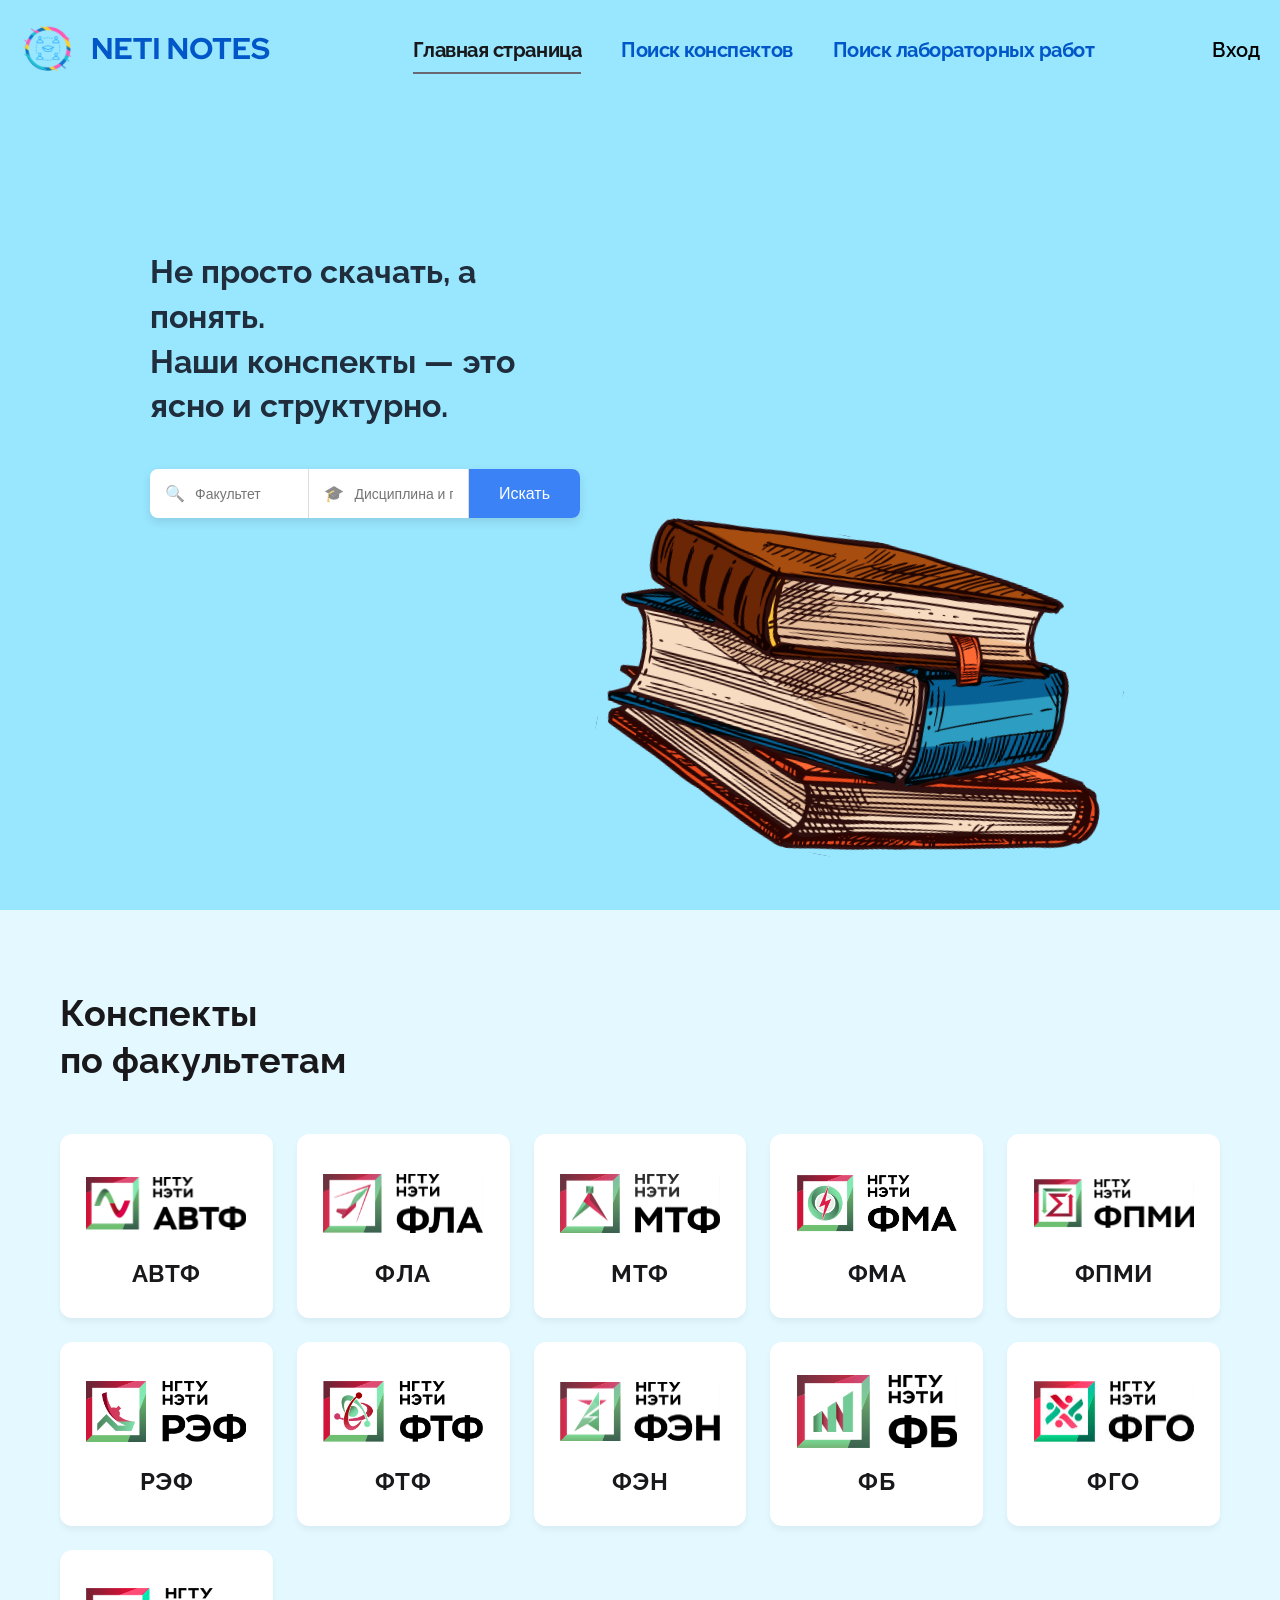
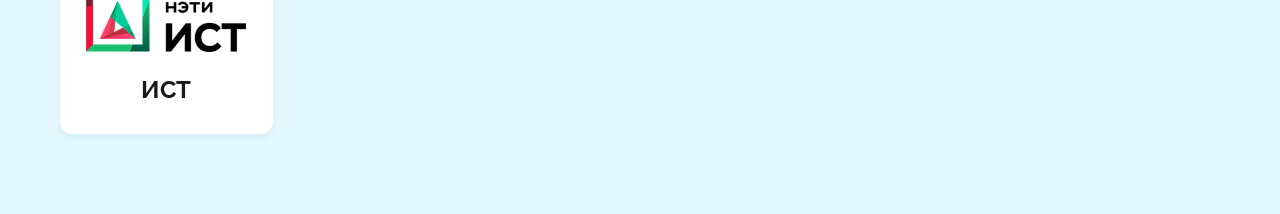
==== index.html @ 82972dd0 "Add files via upload" ====
<!DOCTYPE html>
<html lang="en">
<head>
    <meta charset="UTF-8">
    <meta name="viewport" content="width=device-width, initial-scale=1.0">
    <title>NETI NOTES</title>
    <link rel="stylesheet" href="style.css">
    <link rel="shortcut icon" href="images/favicon.svg" type="image/x-icon">
    <link rel="preconnect" href="https://fonts.googleapis.com">
<link rel="preconnect" href="https://fonts.gstatic.com" crossorigin>
<link href="https://fonts.googleapis.com/css2?family=Raleway:ital,wght@0,100..900;1,100..900&family=Red+Hat+Display:ital,wght@0,300..900;1,300..900&display=swap" rel="stylesheet">
</head>
<body>
    <header class="header">
        <div class="header__container">
            <nav class="header__nav">
                <img src="images/neti notes.svg" alt="">
                <ul class="header__list">
                    <li class="header__list-item">
                        <a class="header__list-link active" href="">Главная страница</a>
                    </li>
                    <li>
                        <a class="header__list-link" href="">Поиск конспектов</a>
                    </li>
                    <li>
                        <a class="header__list-link" href="">Поиск лабораторных работ</a>
                    </li>
                </ul>
                <a class="header__button" href="">Вход</a>
            </nav>
        </div>
    </header>
    <main>
        <section class="hero">
  <div class="container">
    <h1>
      Не просто скачать, а понять.<br>
      Наши конспекты — это ясно и структурно.
    </h1>
    <div class="search-bar">
      <div class="search-item">
        <span class="icon">🔍</span>
        <input type="text" placeholder="Факультет">
      </div>

      <div class="search-item">
        <span class="icon">🎓</span>
        <input type="text" placeholder="Дисциплина и преподаватель">
      </div>
      <button class="search-btn">Искать</button>
    </div>
  </div>
  <div class="hero-image">
    <img src="images/photo.svg" alt="">
  </div>
</section>
<section class="faculties">
            <div class="faculties__container">
                <h2 class="faculties__title">Конспекты<br><span class="faculties__subtitle">по факультетам</span></h2>
                
                <div class="faculties__grid">
                    <a href="" class="faculty-card">
                        <div class="faculty-card__logo">
                            <img src="images/АВТФ.svg" alt="">
                        </div>
                        <span class="faculty-card__abbr">АВТФ</span>
                    </a>

                    <a href="" class="faculty-card">
                        <div class="faculty-card__logo">
                            <img src="images/ФЛА.svg" alt="НГТУ НЭТИ">
                        </div>
                        <span class="faculty-card__abbr">ФЛА</span>
                    </a>

                    <a href="" class="faculty-card">
                        <div class="faculty-card__logo">
                            <img src="images/МТФ.svg" alt="НГТУ НЭТИ">
                        </div>
                        <span class="faculty-card__abbr">МТФ</span>
                    </a>

                    <a href="" class="faculty-card">
                        <div class="faculty-card__logo">
                            <img src="images/ФМА.svg" alt="НГТУ НЭТИ">
                        </div>
                        <span class="faculty-card__abbr">ФМА</span>
                    </a>

                    <a href="" class="faculty-card">
                        <div class="faculty-card__logo">
                            <img src="images/ФПМИ.svg" alt="НГТУ НЭТИ">
                        </div>
                        <span class="faculty-card__abbr">ФПМИ</span>
                    </a>

                    <a href="" class="faculty-card">
                        <div class="faculty-card__logo">
                            <img src="images/РЭФ.svg" alt="НГТУ НЭТИ">
                        </div>
                        <span class="faculty-card__abbr">РЭФ</span>
                    </a>

                    <a href="" class="faculty-card">
                        <div class="faculty-card__logo">
                            <img src="images/ФТФ.svg" alt="НГТУ НЭТИ">
                        </div>
                        <span class="faculty-card__abbr">ФТФ</span>
                    </a>

                    <a href="" class="faculty-card">
                        <div class="faculty-card__logo">
                            <img src="images/ФЭН.svg" alt="НГТУ НЭТИ">
                        </div>
                        <span class="faculty-card__abbr">ФЭН</span>
                    </a>

                    <a href="" class="faculty-card">
                        <div class="faculty-card__logo">
                            <img src="images/ФБ.svg" alt="НГТУ НЭТИ">
                        </div>
                        <span class="faculty-card__abbr">ФБ</span>
                    </a>

                    <a href="" class="faculty-card">
                        <div class="faculty-card__logo">
                            <img src="images/ФГО.svg" alt="НГТУ НЭТИ">
                        </div>
                        <span class="faculty-card__abbr">ФГО</span>
                    </a>

                    <a href="" class="faculty-card">
                        <div class="faculty-card__logo">
                            <img src="images/ИСТ.svg" alt="НГТУ НЭТИ">
                        </div>
                        <span class="faculty-card__abbr">ИСТ</span>
                    </a>
                </div>
            </div>
        </section>
    </main>
</body>
</html>
---- style.css ----
:root {
    --dark: #19191B;
    --gray: #696871;
    --purple: #5454D4;
    --blue: #0157C8;
    --light-blue: #99E6FF;
    --light-light-blue: #E3F8FF;
}

* {
    margin: 0;
    padding: 0;
    box-sizing: border-box;
}

body {
    font-family: "Raleway", sans-serif;
}

.header {
    padding-block: 22px;
    background: var(--light-blue); 
}

.header__container {
    max-width: 1350px;
    margin-inline: auto;
    padding: 0 20px;
}

.header__nav {
    display: flex;
    justify-content: space-between;
    align-items: center;
}

.header__list {
    display: flex;
    gap: 40px;
}

ul {
    list-style: none;
}

.header__list-link {
    font-weight: 700;
    font-size: 20px;
    letter-spacing: -0.47px;
    color: var(--blue);
    transition: color 0.5s;
}

.header__list-link.active {
    color: var(--dark);
    border-bottom: 2px solid var(--gray);
    padding-bottom: 10px;
}

.header__list-link:hover {
    color: var(--dark);
}

a {
    text-decoration: none;
}

.header__button {
    font-weight: 600;
    font-size: 20px;
    letter-spacing: 0px;
    color: black;
}

main {
    background: var(--light-blue); 
}

.hero {
    padding: 0 150px;
    color: #1f2d3d;
    display: flex;
    align-items: flex-start;
    justify-content: space-between;
    height: 90vh;
}

.container {
    width: 60%;
    margin: 150px auto;
}

h1 {
    font-size: 32px;
    line-height: 1.4;
    margin-bottom: 40px;
}

.search-bar {
    display: flex;
    background: #fff;
    border-radius: 8px;
    overflow: hidden;
    box-shadow: 0 4px 10px rgba(0,0,0,0.1);
}

.search-item {
    display: flex;
    align-items: center;
    padding: 15px;
    flex: 1;
    border-right: 1px solid #ddd;
}

.search-item:last-child {
    border-right: none;
}

.icon {
    margin-right: 10px;
    opacity: 0.6;
}

input {
    border: none;
    outline: none;
    width: 100%;
    font-size: 14px;
}

.search-btn {
    background: #3b82f6;
    color: white;
    border: none;
    padding: 0 30px;
    font-size: 16px;
    cursor: pointer;
    transition: 0.5s;
}

.search-btn:hover {
    background: #2563eb;
}

.hero-image {
    /* margin-left: 100px;    */
    margin-top: auto;  
}

.hero-image img {
    max-width: 550px;
}

.faculties {
    padding: 80px 0;
    background: var(--light-light-blue);
}

.faculties__container {
    max-width: 1200px;
    margin: 0 auto;
    padding: 0 20px;
}

.faculties__title {
    font-size: 36px;
    font-weight: 700;
    color: var(--dark);
    margin-bottom: 50px;
    line-height: 1.3;
}

.faculties__subtitle {
    color: var(--dark);
    font-weight: 700;
}

.faculties__grid {
    display: grid;
    grid-template-columns: repeat(5, 1fr);
    gap: 24px;
}

.faculty-card {
    background: white;
    border-radius: 12px;
    padding: 30px 20px;
    display: flex;
    flex-direction: column;
    align-items: center;
    gap: 15px;
    transition: all 0.3s ease;
    box-shadow: 0 4px 6px rgba(0, 0, 0, 0.05);
    cursor: pointer;
    text-decoration: none;
}

.faculty-card:hover {
    transform: translateY(-5px);
    box-shadow: 0 12px 24px rgba(0, 0, 0, 0.1);
}

.faculty-card__logo {
    width: 160px;
    height: 80px;
    display: flex;
    align-items: center;
    justify-content: center;
}

.faculty-card__logo img {
    width: 100%;
    height: 100%;
    object-fit: contain;
}

.faculty-card__abbr {
    font-size: 24px;
    font-weight: 700;
    color: var(--dark);
    letter-spacing: 0.5px;
}

/* Responsive Design */
@media (max-width: 1200px) {
    .faculties__grid {
        grid-template-columns: repeat(4, 1fr);
    }
}

@media (max-width: 992px) {
    .faculties__grid {
        grid-template-columns: repeat(3, 1fr);
    }
    
    .hero {
        flex-direction: column;
        padding: 150px 0;
    }
    
    .hero-image {
        margin-left: 0;
        margin-top: 40px;
    }
}

@media (max-width: 768px) {
    .faculties__grid {
        grid-template-columns: repeat(2, 1fr);
    }
    
    .faculties__title {
        font-size: 28px;
    }
    
    .header__list {
        gap: 20px;
    }
    
    .header__list-link {
        font-size: 16px;
    }
    
    .search-bar {
        flex-direction: column;
    }
    
    .search-item {
        border-right: none;
        border-bottom: 1px solid #ddd;
    }
    
    .search-btn {
        padding: 15px 30px;
    }
}

@media (max-width: 480px) {
    .faculties__grid {
        grid-template-columns: 1fr;
    }
    
    .faculty-card {
        flex-direction: row;
        justify-content: flex-start;
        padding: 20px;
    }
    
    .faculty-card__logo {
        width: 100px;
        height: 60px;
    }
    
    .faculty-card__abbr {
        font-size: 20px;
    }
}
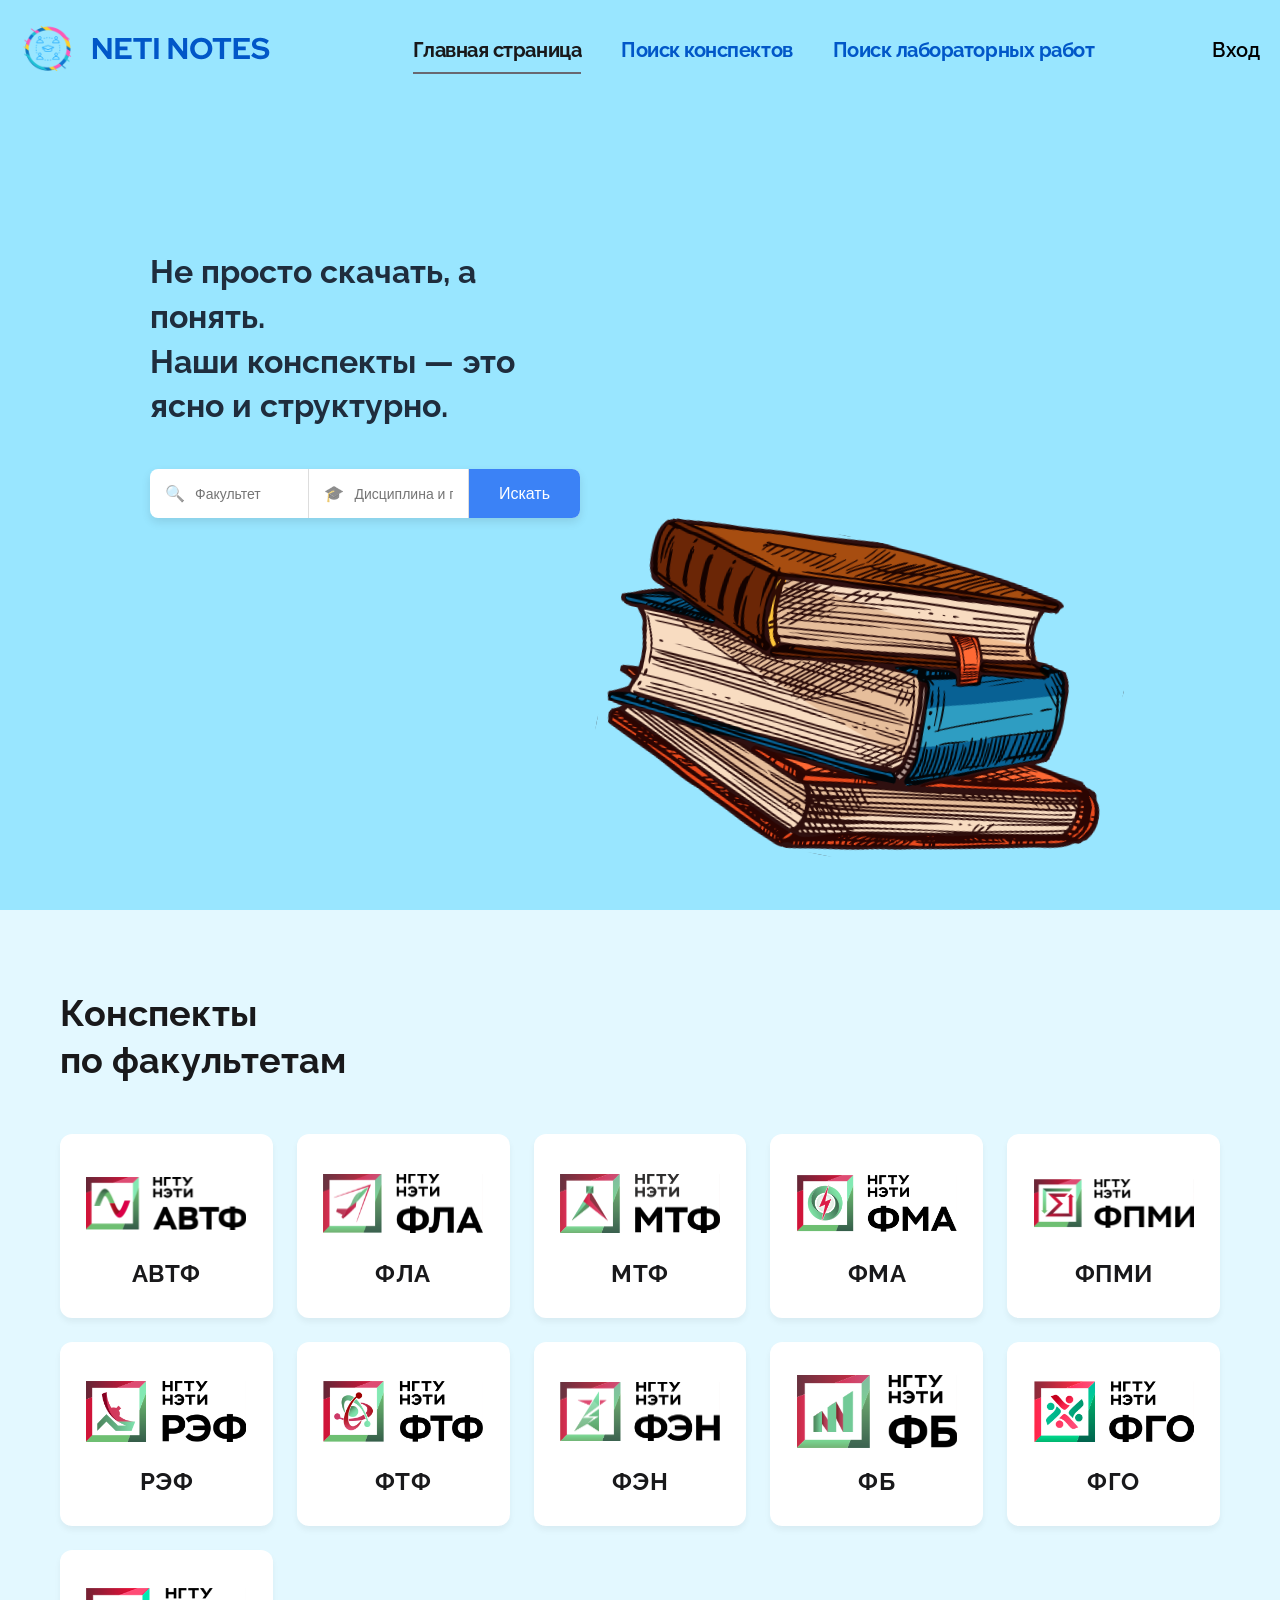
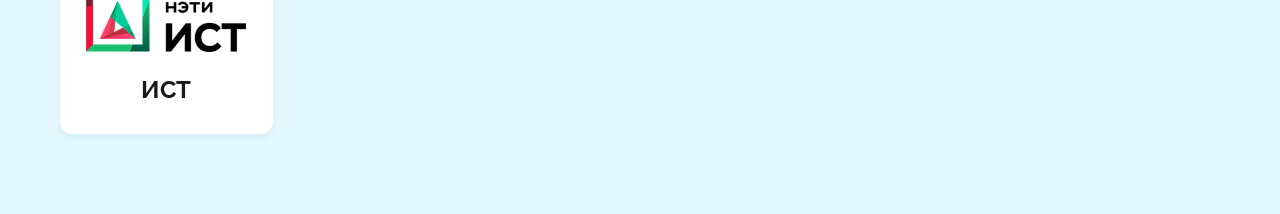
==== commit c31eee94: "Add files via upload" ====
--- a/index.html
+++ b/index.html
@@ -59,79 +59,79 @@
                 <h2 class="faculties__title">Конспекты<br><span class="faculties__subtitle">по факультетам</span></h2>
                 
                 <div class="faculties__grid">
-                    <a href="" class="faculty-card">
+                    <a href="AVTF.html" class="faculty-card">
                         <div class="faculty-card__logo">
-                            <img src="images/АВТФ.svg" alt="">
+                            <img src="images/AVTF.svg" alt="">
                         </div>
                         <span class="faculty-card__abbr">АВТФ</span>
                     </a>
 
-                    <a href="" class="faculty-card">
+                    <a href="FLA.html" class="faculty-card">
                         <div class="faculty-card__logo">
-                            <img src="images/ФЛА.svg" alt="НГТУ НЭТИ">
+                            <img src="images/FLA.svg" alt="НГТУ НЭТИ">
                         </div>
                         <span class="faculty-card__abbr">ФЛА</span>
                     </a>
 
-                    <a href="" class="faculty-card">
+                    <a href="MTF.html" class="faculty-card">
                         <div class="faculty-card__logo">
-                            <img src="images/МТФ.svg" alt="НГТУ НЭТИ">
+                            <img src="images/MTF.svg" alt="НГТУ НЭТИ">
                         </div>
                         <span class="faculty-card__abbr">МТФ</span>
                     </a>
 
-                    <a href="" class="faculty-card">
+                    <a href="FMA.html" class="faculty-card">
                         <div class="faculty-card__logo">
-                            <img src="images/ФМА.svg" alt="НГТУ НЭТИ">
+                            <img src="images/FMA.svg" alt="НГТУ НЭТИ">
                         </div>
                         <span class="faculty-card__abbr">ФМА</span>
                     </a>
 
-                    <a href="" class="faculty-card">
+                    <a href="FPMI.html" class="faculty-card">
                         <div class="faculty-card__logo">
-                            <img src="images/ФПМИ.svg" alt="НГТУ НЭТИ">
+                            <img src="images/FPMI.svg" alt="НГТУ НЭТИ">
                         </div>
                         <span class="faculty-card__abbr">ФПМИ</span>
                     </a>
 
-                    <a href="" class="faculty-card">
+                    <a href="REF.html" class="faculty-card">
                         <div class="faculty-card__logo">
-                            <img src="images/РЭФ.svg" alt="НГТУ НЭТИ">
+                            <img src="images/REF.svg" alt="НГТУ НЭТИ">
                         </div>
                         <span class="faculty-card__abbr">РЭФ</span>
                     </a>
 
-                    <a href="" class="faculty-card">
+                    <a href="FTF.html" class="faculty-card">
                         <div class="faculty-card__logo">
-                            <img src="images/ФТФ.svg" alt="НГТУ НЭТИ">
+                            <img src="images/FTF.svg" alt="НГТУ НЭТИ">
                         </div>
                         <span class="faculty-card__abbr">ФТФ</span>
                     </a>
 
-                    <a href="" class="faculty-card">
+                    <a href="FEN.html" class="faculty-card">
                         <div class="faculty-card__logo">
-                            <img src="images/ФЭН.svg" alt="НГТУ НЭТИ">
+                            <img src="images/FEN.svg" alt="НГТУ НЭТИ">
                         </div>
                         <span class="faculty-card__abbr">ФЭН</span>
                     </a>
 
-                    <a href="" class="faculty-card">
+                    <a href="FB.html" class="faculty-card">
                         <div class="faculty-card__logo">
-                            <img src="images/ФБ.svg" alt="НГТУ НЭТИ">
+                            <img src="images/FB.svg" alt="НГТУ НЭТИ">
                         </div>
                         <span class="faculty-card__abbr">ФБ</span>
                     </a>
 
-                    <a href="" class="faculty-card">
+                    <a href="FGO.html" class="faculty-card">
                         <div class="faculty-card__logo">
-                            <img src="images/ФГО.svg" alt="НГТУ НЭТИ">
+                            <img src="images/FGO.svg" alt="НГТУ НЭТИ">
                         </div>
                         <span class="faculty-card__abbr">ФГО</span>
                     </a>
 
-                    <a href="" class="faculty-card">
+                    <a href="IST.html" class="faculty-card">
                         <div class="faculty-card__logo">
-                            <img src="images/ИСТ.svg" alt="НГТУ НЭТИ">
+                            <img src="images/IST.svg" alt="НГТУ НЭТИ">
                         </div>
                         <span class="faculty-card__abbr">ИСТ</span>
                     </a>
--- a/style.css
+++ b/style.css
@@ -221,7 +221,6 @@
     letter-spacing: 0.5px;
 }
 
-/* Responsive Design */
 @media (max-width: 1200px) {
     .faculties__grid {
         grid-template-columns: repeat(4, 1fr);
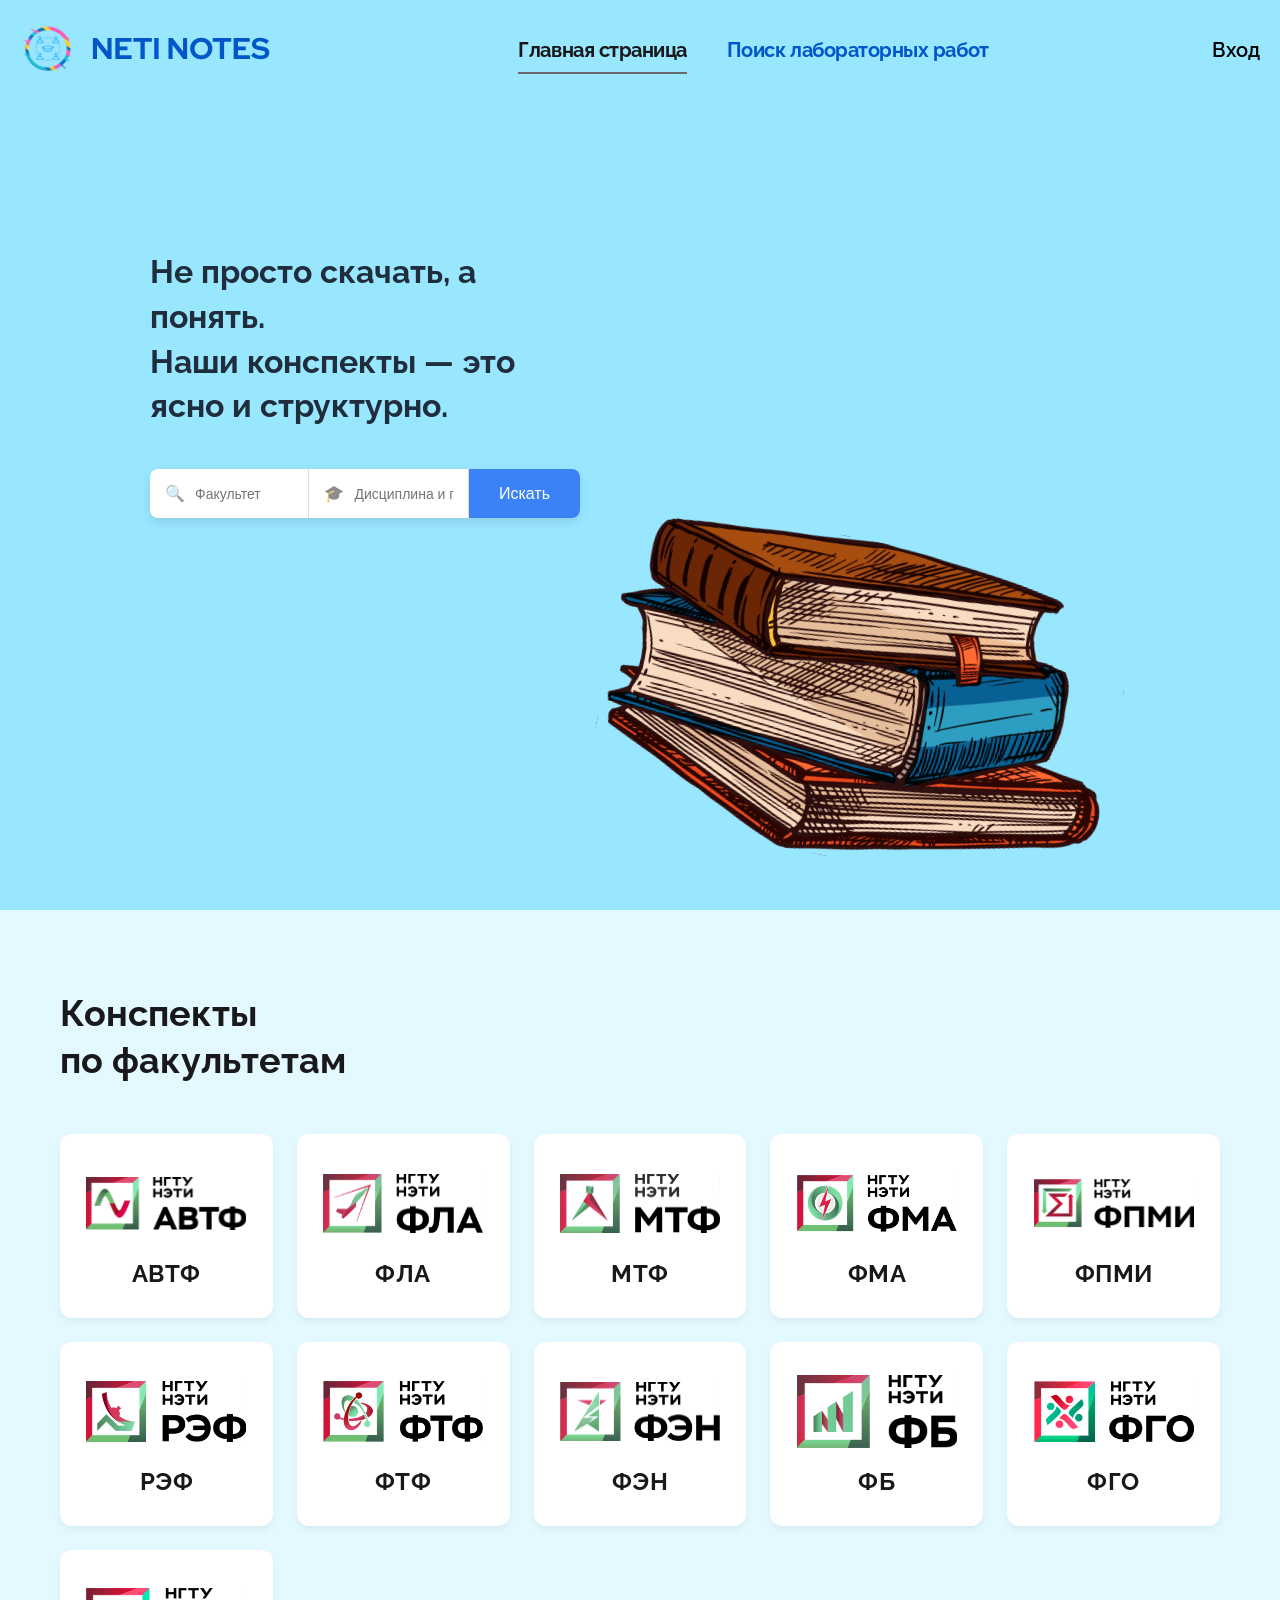
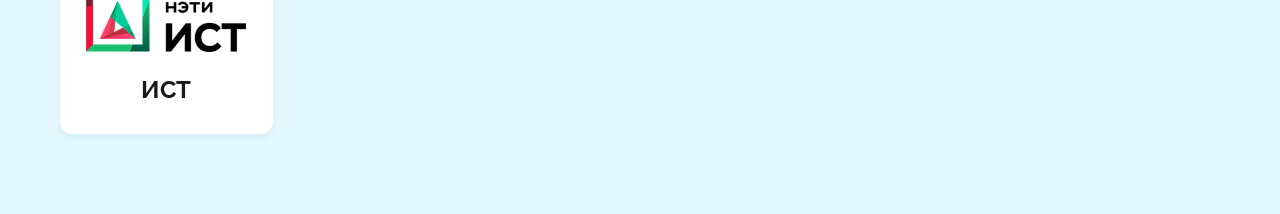
==== commit c94ab483: "Add files via upload" ====
--- a/index.html
+++ b/index.html
@@ -18,9 +18,6 @@
                 <ul class="header__list">
                     <li class="header__list-item">
                         <a class="header__list-link active" href="">Главная страница</a>
-                    </li>
-                    <li>
-                        <a class="header__list-link" href="">Поиск конспектов</a>
                     </li>
                     <li>
                         <a class="header__list-link" href="">Поиск лабораторных работ</a>
